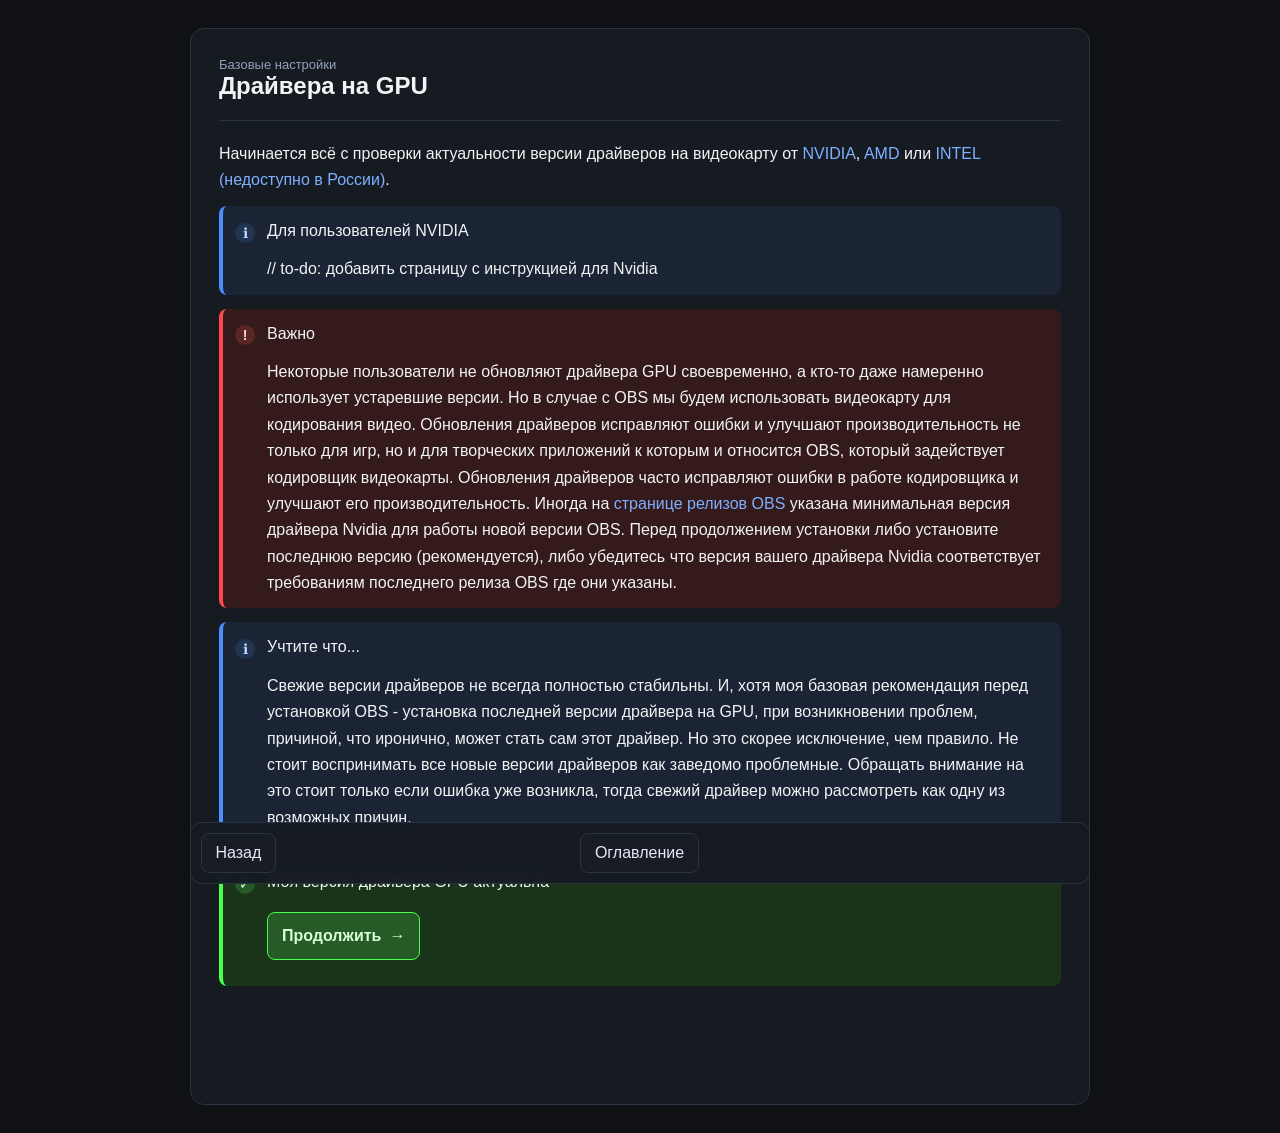
==== pages/2-base-settings/1-gpu-driver.html @ e5534d4c "Initial Commit" ====
<!doctype html>
<html lang="ru">
  <head>
    <meta charset="UTF-8" />
    <meta name="viewport" content="width=device-width, initial-scale=1.0" />
    <title>Драйвера на GPU</title>
    <meta name="home" content="../../index.html" />
    <meta name="prev" content="../1-intro/2-preparation.html" />
    <meta name="next" content="" />
    <link rel="stylesheet" href="../../assets/css/style.css" />
  </head>
  <body>
    <main class="content">
      <article class="page">
        <header class="page-header">
          <p class="section">Базовые настройки</p>
          <h2>Драйвера на GPU</h2>
        </header>

        <div class="page-body">
          <p>Начинается всё с проверки актуальности версии драйверов
            на видеокарту от <a href="https://www.nvidia.com/ru-ru/geforce/drivers/">NVIDIA</a>, <a href="https://www.amd.com/en/support/download/drivers.html">AMD</a> или <a href="https://www.intel.com/content/www/us/en/support/products/80939/graphics.html">INTEL (недоступно в России)</a>.
          </p>
          <blockquote class="note">
            <p>Для пользователей NVIDIA</p>
            // to-do: добавить страницу с инструкцией для Nvidia
          </blockquote>
          <blockquote class="warning">
            <p>Важно</p>
            Некоторые пользователи не обновляют драйвера GPU своевременно,
            а кто-то даже намеренно использует устаревшие версии. Но в случае
            с OBS мы будем использовать видеокарту для кодирования видео.
            Обновления драйверов исправляют ошибки и улучшают производительность не только для игр,
            но и для творческих приложений к которым и относится OBS, который задействует кодировщик видеокарты.
            Обновления драйверов часто исправляют ошибки в работе кодировщика и улучшают его производительность.
            Иногда на <a href="https://github.com/obsproject/obs-studio/releases">странице релизов OBS</a> указана минимальная версия драйвера Nvidia для работы новой версии OBS.
            Перед продолжением установки либо установите последнюю версию (рекомендуется), либо убедитесь что версия вашего драйвера Nvidia соответствует требованиям последнего релиза OBS где они указаны.
          </blockquote>
          <blockquote class="note">
            <p>Учтите что...</p>
            Свежие версии драйверов не всегда полностью стабильны. И, хотя моя базовая рекомендация перед установкой OBS - установка последней версии драйвера на GPU, при возникновении проблем, причиной, что иронично, может стать сам этот драйвер. Но это скорее исключение, чем правило. Не стоит воспринимать все новые версии драйверов как заведомо проблемные. Обращать внимание на это стоит только если ошибка уже возникла, тогда свежий драйвер можно рассмотреть как одну из возможных причин.
          </blockquote>
          <blockquote class="success">
            <p>Моя версия драйвера GPU актуальна</p>
            <div class="continue-wrap">
              <a class="btn-continue" href="./2-nvidia-broadcast-api.html">Продолжить</a>
            </div>
          </blockquote>
        </div>

        <footer class="footer-nav">
          <a id="nav-prev" class="btn" href="#">Назад</a>
          <a id="nav-home" class="btn" href="../../index.html">Оглавление</a>
          <a id="nav-next" class="btn" href="#">Далее</a>
        </footer>
      </article>
    </main>

    <script src="../../assets/js/nav.js"></script>
  </body>
</html>
---- assets/css/style.css ----
* {
  box-sizing: border-box;
}

body {
  margin: 0;
  font-family: "Segoe UI", Arial, sans-serif;
  background: #0f1115;
  color: #f1f3f5;
}

a {
  color: #7eb0ff;
  text-decoration: none;
}

a:hover {
  text-decoration: underline;
}

.content {
  min-height: 100vh;
  padding: 28px;
}

.page {
  max-width: 900px;
  margin: 0 auto;
  background: #161b22;
  border: 1px solid #2a3342;
  border-radius: 14px;
  padding: 28px 28px 104px;
}

.page-header {
  border-bottom: 1px solid #2a3342;
  margin-bottom: 20px;
  padding-bottom: 12px;
}

.section {
  margin: 0;
  font-size: 13px;
  color: #91a0b9;
}

.page-header h2 {
  margin: 0 0 8px;
}

.page-body {
  line-height: 1.65;
}

.page-body p {
  margin: 0 0 12px;
}

.page-body img,
.page-body video,
.page-body audio {
  max-width: 100%;
}

.page-body img,
.page-body video {
  display: block;
  border-radius: 10px;
  margin: 10px 0 14px;
}

.page-body audio {
  display: block;
  width: 100%;
  margin: 10px 0 14px;
}

.guide-list {
  margin: 0 0 14px;
  padding: 12px 14px 12px 36px;
  border-left: 4px solid #4a8dff;
  background: #1a2434;
  border-radius: 8px;
}

.guide-list li + li {
  margin-top: 8px;
}

.guide-list li::marker {
  color: #9fc2ff;
}

.callout {
  position: relative;
  margin: 0 0 14px;
  border-left: 4px solid #4a8dff;
  background: #1a2434;
  border-radius: 8px;
  padding: 12px 14px 12px 44px;
}

.warning {
  position: relative;
  margin: 0 0 14px;
  border-left: 4px solid #ff4a4a;
  background: #341a1a;
  border-radius: 8px;
  padding: 12px 14px 12px 44px;
}

.success {
  position: relative;
  margin: 0 0 14px;
  border-left: 4px solid #4aff4a;
  background: #1a341a;
  border-radius: 8px;
  padding: 12px 14px 12px 44px;
}

.note {
  position: relative;
  margin: 0 0 14px;
  border-left: 4px solid #4a8dff;
  background: #1a2434;
  border-radius: 8px;
  padding: 12px 14px 12px 44px;
}

.callout::before,
.warning::before,
.success::before,
.note::before {
  position: absolute;
  left: 12px;
  top: 1.20em;
  width: 20px;
  height: 20px;
  display: inline-flex;
  align-items: center;
  justify-content: center;
  font-size: 14px;
  line-height: 1;
  border-radius: 999px;
}

.callout::before {
  content: "❝";
  color: #bcd6ff;
  background: #22344f;
}

.warning::before {
  content: "!";
  color: #ffd7d7;
  font-weight: 700;
  background: #5a2626;
}

.success::before {
  content: "✓";
  color: #d7ffd7;
  background: #265a26;
}

.note::before {
  content: "ℹ";
  color: #bcd6ff;
  background: #22344f;
}

.footer-nav {
  position: fixed;
  left: 50%;
  bottom: 16px;
  transform: translateX(-50%);
  width: min(900px, calc(100% - 24px));
  border: 1px solid #2a3342;
  border-radius: 12px;
  background: rgba(22, 27, 34, 0.95);
  backdrop-filter: blur(6px);
  padding: 10px;
  display: flex;
  gap: 10px;
  justify-content: space-between;
  z-index: 1000;
}

.btn {
  border: 1px solid #2a3342;
  background: #171c25;
  color: #e4e9f5;
  border-radius: 8px;
  padding: 10px 14px;
  text-decoration: none;
}

.continue-wrap {
  margin: 16px 0 14px;
}

.btn-continue {
  display: inline-flex;
  align-items: center;
  gap: 8px;
  border: 1px solid #4aff4a;
  background: #265a26;
  color: #d7ffd7;
  border-radius: 8px;
  padding: 10px 14px;
  text-decoration: none;
  font-weight: 600;
}

.btn-continue::after {
  content: "→";
}

.btn-continue:hover {
  background: #296b29;
  text-decoration: none;
}

.btn-hidden {
  visibility: hidden;
  pointer-events: none;
}

.command-hint-popup {
  position: fixed;
  z-index: 1000;
  width: min(320px, calc(100vw - 24px));
  background: #1b1b1f;
  color: #f3f3f3;
  border: 1px solid #3a3a42;
  border-radius: 10px;
  padding: 10px;
  box-shadow: 0 8px 24px rgba(0, 0, 0, 0.3);
}

.command-hint-popup[hidden] {
  display: none;
}

.command-hint-popup__text {
  margin: 0 0 8px 0;
  font-size: 13px;
}

.command-hint-popup__row {
  display: flex;
  gap: 8px;
  align-items: center;
}

.command-hint-popup__command {
  flex: 1;
  background: #0f0f12;
  border: 1px solid #32323a;
  border-radius: 6px;
  padding: 6px 8px;
  font-size: 13px;
  overflow-x: auto;
  white-space: nowrap;
}

.command-hint-popup__copy {
  border: 1px solid #4f4f59;
  border-radius: 6px;
  background: #2d2d35;
  color: #ffffff;
  font-size: 12px;
  cursor: pointer;
  padding: 6px 10px;
}

.command-hint-popup__copy:hover {
  background: #3a3a45;
}
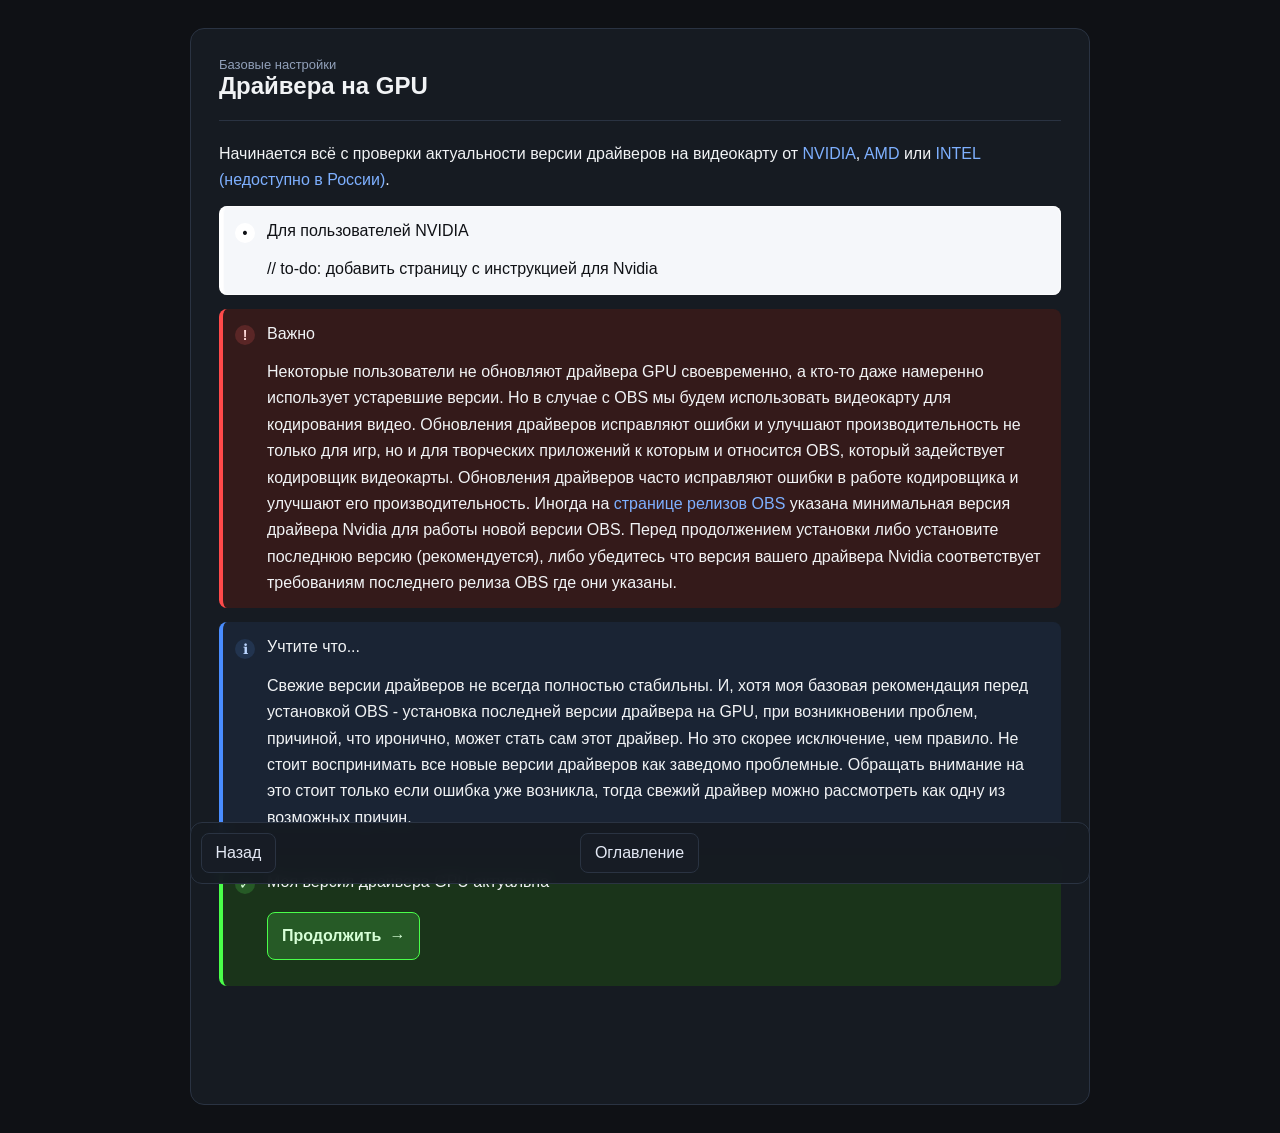
==== commit 200f676d: "addition to instructions" ====
--- a/pages/2-base-settings/1-gpu-driver.html
+++ b/pages/2-base-settings/1-gpu-driver.html
@@ -21,8 +21,8 @@
           <p>Начинается всё с проверки актуальности версии драйверов
             на видеокарту от <a href="https://www.nvidia.com/ru-ru/geforce/drivers/">NVIDIA</a>, <a href="https://www.amd.com/en/support/download/drivers.html">AMD</a> или <a href="https://www.intel.com/content/www/us/en/support/products/80939/graphics.html">INTEL (недоступно в России)</a>.
           </p>
-          <blockquote class="note">
-            <p>Для пользователей NVIDIA</p>
+          <blockquote class="note to-do">
+            <p >Для пользователей NVIDIA</p>
             // to-do: добавить страницу с инструкцией для Nvidia
           </blockquote>
           <blockquote class="warning">
--- a/assets/css/style.css
+++ b/assets/css/style.css
@@ -94,35 +94,44 @@
 .callout {
   position: relative;
   margin: 0 0 14px;
+  border-left: 4px solid #3b82f6;
+  background: #172b4d;
+  border-radius: 8px;
+  padding: 12px 14px 12px 44px;
+}
+
+.warning {
+  position: relative;
+  margin: 0 0 14px;
+  border-left: 4px solid #ff4a4a;
+  background: #341a1a;
+  border-radius: 8px;
+  padding: 12px 14px 12px 44px;
+}
+
+.success {
+  position: relative;
+  margin: 0 0 14px;
+  border-left: 4px solid #4aff4a;
+  background: #1a341a;
+  border-radius: 8px;
+  padding: 12px 14px 12px 44px;
+}
+
+.note {
+  position: relative;
+  margin: 0 0 14px;
   border-left: 4px solid #4a8dff;
   background: #1a2434;
   border-radius: 8px;
   padding: 12px 14px 12px 44px;
 }
 
-.warning {
-  position: relative;
-  margin: 0 0 14px;
-  border-left: 4px solid #ff4a4a;
-  background: #341a1a;
-  border-radius: 8px;
-  padding: 12px 14px 12px 44px;
-}
-
-.success {
-  position: relative;
-  margin: 0 0 14px;
-  border-left: 4px solid #4aff4a;
-  background: #1a341a;
-  border-radius: 8px;
-  padding: 12px 14px 12px 44px;
-}
-
-.note {
-  position: relative;
-  margin: 0 0 14px;
-  border-left: 4px solid #4a8dff;
-  background: #1a2434;
+.question {
+  position: relative;
+  margin: 0 0 14px;
+  border-left: 4px solid #ffd24a;
+  background: #3a3118;
   border-radius: 8px;
   padding: 12px 14px 12px 44px;
 }
@@ -130,7 +139,8 @@
 .callout::before,
 .warning::before,
 .success::before,
-.note::before {
+.note::before,
+.question::before {
   position: absolute;
   left: 12px;
   top: 1.20em;
@@ -146,8 +156,8 @@
 
 .callout::before {
   content: "❝";
-  color: #bcd6ff;
-  background: #22344f;
+  color: #dbeafe;
+  background: #1e40af;
 }
 
 .warning::before {
@@ -167,6 +177,26 @@
   content: "ℹ";
   color: #bcd6ff;
   background: #22344f;
+}
+
+.question::before {
+  content: "?";
+  color: #fff3c2;
+  background: #7a5c00;
+}
+
+.to-do {
+  border-left-color: #ffffff;
+  background: #f5f7fa;
+  box-shadow: inset 0 0 0 1px rgba(255, 255, 255, 0.7);
+  color: #0f1115;
+}
+
+.to-do::before {
+  content: "•";
+  color: #0f1115;
+  background: #ffffff;
+  font-weight: 700;
 }
 
 .footer-nav {
